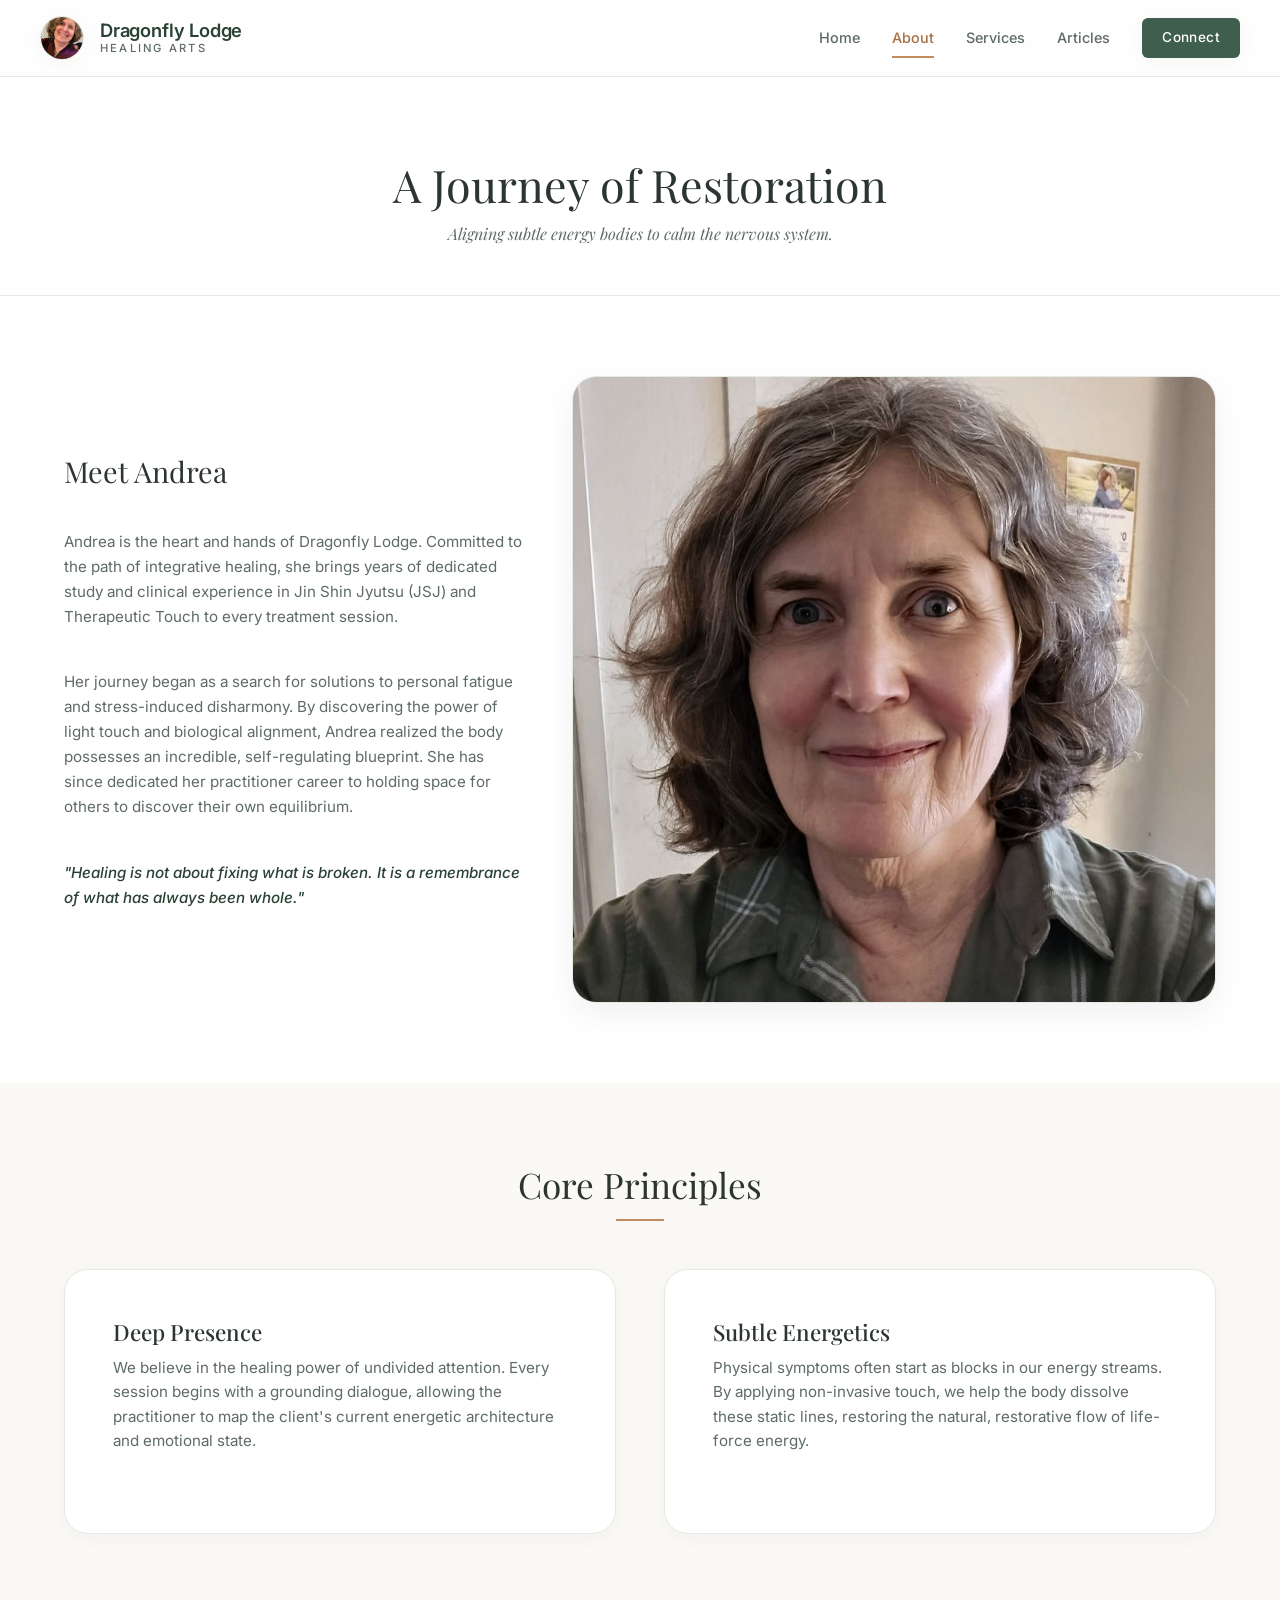
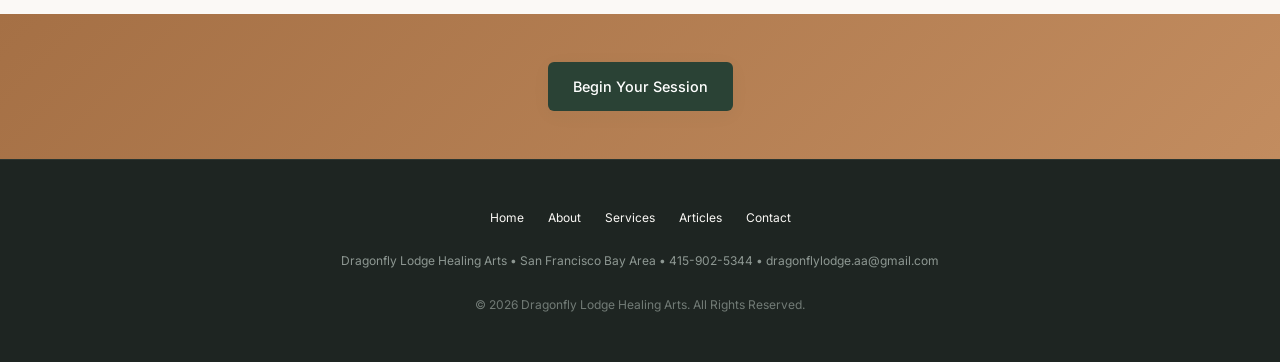
==== about.html @ 338ad2da "Initial Web Pages" ====
<!DOCTYPE html>
<html lang="en">

<head>
    <meta charset="UTF-8">
    <meta name="viewport" content="width=device-width, initial-scale=1.0">
    <title>About Our Practitioner | Dragonfly Lodge Healing Arts</title>
    <meta name="description"
        content="Meet Andrea, certified Integrative Care practitioner at Dragonfly Lodge. Learn about the philosophy of Jin Shin Jyutsu and Therapeutic Touch.">
    <link rel="stylesheet" href="css/style.css">
</head>

<body>

    <!-- Sticky Navigation Module -->
    <header class="header-wrapper">
        <div class="container header-container">
            <a href="index.html" class="brand-section">
                <div class="brand-logo-container">
                    <img src="practitioner_thumbnail.png" alt="Dragonfly Lodge Logo" class="brand-logo" />
                </div>
                <div>
                    <h1 class="brand-title">Dragonfly Lodge</h1>
                    <p class="brand-subtitle">Healing Arts</p>
                </div>
            </a>

            <!-- Mobile Menu Toggle Hamburger -->
            <button class="mobile-nav-toggle" aria-expanded="false" aria-label="Toggle Navigation">
                <span class="bar"></span>
                <span class="bar"></span>
                <span class="bar"></span>
            </button>

            <!-- Navigation Links -->
            <nav class="nav-menu">
                <a href="index.html" class="nav-link">Home</a>
                <a href="about.html" class="nav-link">About</a>
                <a href="services.html" class="nav-link">Services</a>
                <a href="articles.html" class="nav-link">Articles</a>
                <a href="contact.html" class="nav-btn">Connect</a>
            </nav>
        </div>
    </header>

    <main>
        <!-- Subpage Header -->
        <section class="subpage-hero">
            <div class="container">
                <h2 class="subpage-title">A Journey of Restoration</h2>
                <p class="subpage-subtitle">Aligning subtle energy bodies to calm the nervous system.</p>
            </div>
        </section>

        <!-- Profile Detail Section (Grid Layout) -->
        <section class="section-padding" style="background-color: var(--color-bg-white);">
            <div class="container">
                <!-- Using similar 2-column layout to Hero grid under custom name -->
                <div class="hero-grid">

                    <!-- Bio Content -->
                    <div class="hero-info" style="text-align: left; align-items: flex-start;">
                        <h3 class="section-title"
                            style="text-align: left; font-size: 1.8rem; margin-bottom: var(--spacing-sm);">Meet Andrea
                        </h3>
                        <p class="hero-desc" style="font-size: 0.95rem;">
                            Andrea is the heart and hands of Dragonfly Lodge. Committed to the path of integrative
                            healing, she brings years of dedicated study and clinical experience in Jin Shin Jyutsu
                            (JSJ) and Therapeutic Touch to every treatment session.
                        </p>
                        <p class="hero-desc" style="font-size: 0.95rem;">
                            Her journey began as a search for solutions to personal fatigue and stress-induced
                            disharmony. By discovering the power of light touch and biological alignment, Andrea
                            realized the body possesses an incredible, self-regulating blueprint. She has since
                            dedicated her practitioner career to holding space for others to discover their own
                            equilibrium.
                        </p>
                        <p class="hero-desc"
                            style="font-size: 0.95rem; font-style: italic; font-weight: 500; color: var(--color-primary-dark);">
                            "Healing is not about fixing what is broken. It is a remembrance of what has always been
                            whole."
                        </p>
                    </div>

                    <!-- Visual Section -->
                    <div class="hero-image-wrapper">
                        <!-- Practitioner Profile Portrait -->
                        <img src="profile 1.jpeg" alt="Andrea - Practitioner" class="hero-image" />
                    </div>

                </div>
            </div>
        </section>

        <!-- Our Principles Section -->
        <section class="section-padding">
            <div class="container">
                <div class="section-title-wrap">
                    <h3 class="section-title">Core Principles</h3>
                    <div class="section-divider"></div>
                </div>

                <div class="modalities-grid">
                    <div class="modality-card">
                        <div>
                            <h4 class="modality-title" style="margin-bottom: 10px;">Deep Presence</h4>
                            <p class="modality-desc">
                                We believe in the healing power of undivided attention. Every session begins with a
                                grounding dialogue, allowing the practitioner to map the client's current energetic
                                architecture and emotional state.
                            </p>
                        </div>
                    </div>

                    <div class="modality-card">
                        <div>
                            <h4 class="modality-title" style="margin-bottom: 10px;">Subtle Energetics</h4>
                            <p class="modality-desc">
                                Physical symptoms often start as blocks in our energy streams. By applying non-invasive
                                touch, we help the body dissolve these static lines, restoring the natural, restorative
                                flow of life-force energy.
                            </p>
                        </div>
                    </div>
                </div>
            </div>
        </section>

        <!-- Call to Action Banner -->
        <section class="philosophy-section"
            style="background: linear-gradient(135deg, var(--color-accent-dark) 0%, var(--color-accent) 100%);">
            <div class="container philosophy-container">
                <a href="contact.html" class="btn-primary"
                    style="background-color: var(--color-primary-dark); padding: 0.75rem 1.5rem;">Begin Your Session</a>
            </div>
        </section>
    </main>

    <!-- Footer Module -->
    <footer class="footer-section">
        <div class="container">
            <div class="footer-nav">
                <a href="index.html" class="footer-nav-link">Home</a>
                <a href="about.html" class="footer-nav-link">About</a>
                <a href="services.html" class="footer-nav-link">Services</a>
                <a href="articles.html" class="footer-nav-link">Articles</a>
                <a href="contact.html" class="footer-nav-link">Contact</a>
            </div>
            <p class="footer-contact-details">
                Dragonfly Lodge Healing Arts &bull; San Francisco Bay Area &bull; 415-902-5344 &bull;
                dragonflylodge.aa@gmail.com
            </p>
            <p class="footer-copyright">
                &copy; 2026 Dragonfly Lodge Healing Arts. All Rights Reserved.
            </p>
        </div>
    </footer>

    <!-- Vanilla Script -->
    <script src="js/main.js" defer></script>
</body>

</html>
---- css/style.css ----
/* Dragonfly Lodge Healing Arts - Global Stylesheet */

/* Google Fonts Import */
@import url('https://fonts.googleapis.com/css2?family=Inter:wght@300;400;500;600&family=Playfair+Display:ital,wght@0,400;0,500;0,600;1,400&display=swap');

/* Color & Layout Tokens */
:root {
    --color-primary: #3F5E4D;
    --color-primary-dark: #2A4235;
    --color-primary-light: #EBEFEA;
    --color-accent: #C28C5F;
    --color-accent-dark: #A57045;
    --color-accent-light: #F7EFE8;
    --color-bg-base: #FBF9F6;
    --color-bg-white: #FFFFFF;
    --color-text-main: #2C3530;
    --color-text-muted: #5F6B65;
    --color-text-light: #86928C;
    --color-border: #E6EAE5;

    --font-heading: 'Playfair Display', Georgia, serif;
    --font-body: 'Inter', system-ui, sans-serif;

    --spacing-xs: 0.5rem;
    --spacing-sm: 1rem;
    --spacing-md: 1.5rem;
    --spacing-lg: 2rem;
    --spacing-xl: 3rem;
    --spacing-xxl: 5rem;

    --border-radius-sm: 6px;
    --border-radius-md: 12px;
    --border-radius-lg: 24px;

    --transition-smooth: all 0.3s cubic-bezier(0.4, 0, 0.2, 1);
    --shadow-soft: 0 4px 20px rgba(47, 60, 52, 0.04);
    --shadow-medium: 0 10px 30px rgba(47, 60, 52, 0.08);
}

/* Global Elements */
* {
    box-sizing: border-box;
    margin: 0;
    padding: 0;
}

html {
    scroll-behavior: smooth;
}

body {
    background-color: var(--color-bg-base);
    color: var(--color-text-main);
    font-family: var(--font-body);
    font-size: 16px;
    line-height: 1.6;
    -webkit-font-smoothing: antialiased;
}

h1,
h2,
h3,
h4,
h5,
h6 {
    font-family: var(--font-heading);
    font-weight: 500;
    line-height: 1.25;
}

a {
    color: inherit;
    text-decoration: none;
    transition: var(--transition-smooth);
}

button,
input,
textarea {
    font-family: inherit;
    font-size: inherit;
}

img {
    max-width: 100%;
    height: auto;
    display: block;
}

.container {
    max-width: 1200px;
    margin: 0 auto;
    padding: 0 var(--spacing-md);
}

/* Typography Utilities */
.subtitle-badge {
    display: inline-block;
    padding: 0.25rem 1rem;
    background-color: var(--color-primary-light);
    color: var(--color-primary);
    border-radius: 50px;
    font-size: 0.75rem;
    font-weight: 600;
    text-transform: uppercase;
    letter-spacing: 0.1em;
    margin-bottom: var(--spacing-sm);
}

/* Header & Navigation */
.header-wrapper {
    background-color: rgba(255, 255, 255, 0.85);
    backdrop-filter: blur(12px);
    -webkit-backdrop-filter: blur(12px);
    position: sticky;
    top: 0;
    z-index: 100;
    border-bottom: 1px solid var(--color-border);
    transition: var(--transition-smooth);
}

.header-wrapper.scrolled {
    background-color: rgba(255, 255, 255, 0.95);
    box-shadow: var(--shadow-soft);
}

.header-container {
    display: flex;
    justify-content: space-between;
    align-items: center;
    padding: var(--spacing-sm) 0;
}

.brand-section {
    display: flex;
    align-items: center;
    gap: var(--spacing-sm);
}

.brand-logo-container {
    width: 44px;
    height: 44px;
    border-radius: 50%;
    overflow: hidden;
    border: 1px solid var(--color-border);
    box-shadow: var(--shadow-soft);
}

.brand-logo {
    width: 100%;
    height: 100%;
    object-fit: cover;
}

.brand-title {
    font-size: 1.15rem;
    font-weight: 600;
    color: var(--color-primary-dark);
    font-family: var(--font-body);
    letter-spacing: -0.01em;
}

.brand-subtitle {
    font-size: 0.7rem;
    letter-spacing: 0.2em;
    text-transform: uppercase;
    color: var(--color-text-muted);
    font-weight: 500;
    margin-top: -2px;
}

/* Nav Links */
.nav-menu {
    display: flex;
    align-items: center;
    gap: var(--spacing-lg);
}

.nav-link {
    font-size: 0.9rem;
    font-weight: 500;
    color: var(--color-text-muted);
    position: relative;
    padding: 0.5rem 0;
}

.nav-link:hover,
.nav-link.active {
    color: var(--color-accent-dark);
}

.nav-link::after {
    content: '';
    position: absolute;
    bottom: 0;
    left: 50%;
    width: 0;
    height: 2px;
    background-color: var(--color-accent);
    transition: var(--transition-smooth);
    transform: translateX(-50%);
}

.nav-link:hover::after,
.nav-link.active::after {
    width: 100%;
}

.nav-btn {
    padding: 0.6rem 1.25rem;
    background-color: var(--color-primary);
    color: var(--color-bg-white) !important;
    border-radius: var(--border-radius-sm);
    font-size: 0.85rem;
    font-weight: 500;
    letter-spacing: 0.03em;
    box-shadow: var(--shadow-soft);
}

.nav-btn:hover {
    background-color: var(--color-primary-dark);
    transform: translateY(-1px);
    box-shadow: var(--shadow-medium);
}

/* Hamburger for Mobile */
.mobile-nav-toggle {
    display: none;
    background: none;
    border: none;
    cursor: pointer;
    padding: 0.5rem;
    z-index: 110;
}

.bar {
    display: block;
    width: 22px;
    height: 2px;
    margin: 5px 0;
    background-color: var(--color-primary);
    transition: var(--transition-smooth);
    border-radius: 4px;
}

/* Hero Section */
.hero-section {
    background-color: var(--color-bg-white);
    padding: var(--spacing-xxl) 0;
    border-bottom: 1px solid var(--color-border);
    position: relative;
    overflow: hidden;
}

.hero-grid {
    display: grid;
    grid-template-columns: 5fr 7fr;
    gap: var(--spacing-xl);
    align-items: center;
}

.hero-info {
    display: flex;
    flex-direction: column;
    gap: var(--spacing-md);
}

.hero-practitioner-tag {
    background-color: var(--color-bg-base);
    padding: 10px 14px;
    border-radius: var(--border-radius-md);
    border: 1px solid var(--color-border);
    display: flex;
    align-items: center;
    gap: var(--spacing-sm);
    max-width: 280px;
    margin-bottom: var(--spacing-xs);
}

.practitioner-avatar {
    width: 44px;
    height: 44px;
    border-radius: 50%;
    object-fit: cover;
    border: 2px solid var(--color-bg-white);
    box-shadow: var(--shadow-soft);
}

.practitioner-tag-title {
    font-size: 0.65rem;
    font-weight: 600;
    text-transform: uppercase;
    color: var(--color-text-light);
    letter-spacing: 0.05em;
}

.practitioner-tag-name {
    font-size: 0.8rem;
    font-weight: 500;
    color: var(--color-text-main);
}

.hero-title {
    font-size: 2.85rem;
    font-weight: 300;
    color: var(--color-text-main);
    line-height: 1.2;
}

.hero-title span {
    font-family: var(--font-heading);
    font-style: italic;
    color: var(--color-primary);
    font-weight: 400;
}

.hero-desc {
    color: var(--color-text-muted);
    font-size: 1.05rem;
    line-height: 1.65;
    margin-bottom: var(--spacing-sm);
}

.hero-buttons {
    display: flex;
    gap: var(--spacing-sm);
}

.btn-primary {
    display: inline-block;
    padding: 0.85rem 1.75rem;
    background-color: var(--color-primary);
    color: var(--color-bg-white);
    border-radius: var(--border-radius-sm);
    font-weight: 500;
    text-align: center;
    box-shadow: var(--shadow-soft);
    cursor: pointer;
    font-size: 0.9rem;
    border: 1px solid transparent;
}

.btn-primary:hover {
    background-color: var(--color-primary-dark);
    transform: translateY(-2px);
    box-shadow: var(--shadow-medium);
}

.btn-secondary {
    display: inline-block;
    padding: 0.85rem 1.75rem;
    background-color: var(--color-bg-base);
    color: var(--color-primary);
    border-radius: var(--border-radius-sm);
    font-weight: 500;
    text-align: center;
    border: 1px solid var(--color-border);
    transition: var(--transition-smooth);
    font-size: 0.9rem;
}

.btn-secondary:hover {
    background-color: var(--color-primary-light);
    transform: translateY(-2px);
}

.hero-image-wrapper {
    position: relative;
    border-radius: var(--border-radius-lg);
    overflow: hidden;
    box-shadow: var(--shadow-medium);
    border: 1px solid var(--color-border);
}

.hero-image {
    width: 100%;
    height: 100%;
    object-fit: cover;
    transform: scale(1.01);
    transition: transform 6s ease-out;
}

.hero-image-wrapper:hover .hero-image {
    transform: scale(1.05);
}

.hero-image-caption {
    position: absolute;
    bottom: 0;
    left: 0;
    right: 0;
    background: linear-gradient(transparent, rgba(0, 0, 0, 0.7));
    padding: var(--spacing-md);
    color: var(--color-bg-white);
}

.hero-graphic-wrapper {
    position: relative;
    display: flex;
    justify-content: center;
    align-items: center;
    width: 100%;
    padding: var(--spacing-md);
}

.hero-graphic {
    max-width: 100%;
    max-height: 480px;
    object-fit: contain;
    filter: drop-shadow(0 12px 24px rgba(47, 60, 52, 0.1));
    transition: var(--transition-smooth);
}

.hero-graphic:hover {
    transform: translateY(-6px) scale(1.02);
}

.hero-caption-title {
    font-size: 0.7rem;
    text-transform: uppercase;
    letter-spacing: 0.1em;
    opacity: 0.8;
}

.hero-caption-desc {
    font-size: 0.85rem;
    margin-top: 4px;
    font-weight: 300;
    font-family: var(--font-heading);
    font-style: italic;
}

.hero-section .hero-image-wrapper {
    height: 480px;
    width: 100%;
}

/* Sections General */
.section-padding {
    padding: var(--spacing-xxl) 0;
}

.section-title-wrap {
    text-align: center;
    margin-bottom: var(--spacing-xl);
}

.section-title {
    font-size: 2.2rem;
    color: var(--color-text-main);
    font-weight: 400;
}

.section-divider {
    width: 48px;
    height: 2px;
    background-color: var(--color-accent);
    margin: 12px auto 0;
}

/* Modalities Section */
.modalities-grid {
    display: grid;
    grid-template-columns: repeat(2, 1fr);
    gap: var(--spacing-xl);
}

.modality-card {
    background-color: var(--color-bg-white);
    padding: var(--spacing-xl);
    border-radius: var(--border-radius-lg);
    border: 1px solid var(--color-border);
    box-shadow: var(--shadow-soft);
    display: flex;
    flex-direction: column;
    justify-content: space-between;
    transition: var(--transition-smooth);
}

.modality-card:hover {
    transform: translateY(-4px);
    box-shadow: var(--shadow-medium);
    border-color: var(--color-accent-light);
}

.modality-header {
    display: flex;
    justify-content: space-between;
    align-items: flex-start;
    margin-bottom: var(--spacing-sm);
}

.modality-icon {
    font-size: 2rem;
    color: var(--color-accent);
}

.modality-title {
    font-size: 1.4rem;
    color: var(--color-text-main);
}

.modality-desc {
    color: var(--color-text-muted);
    font-size: 0.95rem;
    line-height: 1.6;
    margin-bottom: var(--spacing-lg);
}

.modality-bullets {
    list-style: none;
    border-top: 1px solid var(--color-border);
    padding-top: var(--spacing-md);
    display: flex;
    flex-direction: column;
    gap: 8px;
}

.modality-bullet-item {
    font-size: 0.8rem;
    color: var(--color-text-muted);
    display: flex;
    align-items: center;
    gap: var(--spacing-xs);
}

.bullet-check {
    color: var(--color-primary);
    font-weight: bold;
}

/* Philosophy Section (Full width colored) */
.philosophy-section {
    background: linear-gradient(135deg, var(--color-primary) 0%, var(--color-primary-dark) 100%);
    color: var(--color-bg-white);
    text-align: center;
    padding: var(--spacing-xl) 0;
    position: relative;
}

.philosophy-container {
    max-width: 750px;
    margin: 0 auto;
    display: flex;
    flex-direction: column;
    align-items: center;
    gap: var(--spacing-sm);
}

.philosophy-title {
    font-size: 1.8rem;
    font-weight: 300;
}

.philosophy-text {
    font-size: 1.05rem;
    font-weight: 300;
    line-height: 1.7;
    opacity: 0.9;
    font-family: var(--font-heading);
    font-style: italic;
}

/* Testimonial Section */
.testimonials-section {
    padding: var(--spacing-xxl) 0;
    background-color: var(--color-bg-base);
}

.testimonials-grid {
    display: grid;
    grid-template-columns: repeat(3, 1fr);
    gap: var(--spacing-md);
}

.testimonial-card {
    background-color: var(--color-bg-white);
    padding: var(--spacing-md);
    border-radius: var(--border-radius-md);
    border: 1px solid var(--color-border);
    box-shadow: var(--shadow-soft);
    display: flex;
    flex-direction: column;
    justify-content: space-between;
}

.testimonial-text {
    font-size: 0.9rem;
    color: var(--color-text-muted);
    line-height: 1.6;
    margin-bottom: var(--spacing-md);
    font-style: italic;
}

.testimonial-author {
    display: flex;
    align-items: center;
    gap: var(--spacing-sm);
    border-top: 1px solid var(--color-border);
    padding-top: var(--spacing-sm);
}

.testimonial-author-avatar {
    width: 36px;
    height: 36px;
    border-radius: 50%;
    object-fit: cover;
    background-color: var(--color-primary-light);
}

.testimonial-author-name {
    font-size: 0.8rem;
    font-weight: 600;
    color: var(--color-text-main);
}

.testimonial-author-role {
    font-size: 0.7rem;
    color: var(--color-text-light);
}

/* Contact General Shell */
.contact-section-home {
    padding-top: 0;
    padding-bottom: var(--spacing-xxl);
}

.contact-card {
    max-width: 480px;
    margin: 0 auto;
    background-color: var(--color-bg-white);
    padding: var(--spacing-xl);
    border-radius: var(--border-radius-lg);
    border: 1px solid var(--color-border);
    box-shadow: var(--shadow-medium);
}

.contact-card-title {
    font-size: 1.4rem;
    text-align: center;
    color: var(--color-text-main);
    margin-bottom: var(--spacing-xs);
}

.contact-info-summary {
    text-align: center;
    font-size: 0.8rem;
    color: var(--color-text-muted);
    margin-bottom: var(--spacing-lg);
}

.contact-links-grid {
    display: flex;
    justify-content: center;
    gap: var(--spacing-md);
    margin-top: var(--spacing-xs);
}

.contact-link-item {
    font-weight: 500;
    color: var(--color-primary);
    text-decoration: underline;
    font-size: 0.8rem;
}

.contact-link-item:hover {
    color: var(--color-accent-dark);
}

.form-group {
    margin-bottom: var(--spacing-md);
}

.form-label {
    display: block;
    font-size: 0.7rem;
    font-weight: 600;
    text-transform: uppercase;
    letter-spacing: 0.05em;
    color: var(--color-text-muted);
    margin-bottom: 4px;
}

.form-input {
    width: 100%;
    padding: 0.75rem 1rem;
    border: 1px solid var(--color-border);
    border-radius: var(--border-radius-sm);
    font-size: 0.9rem;
    background-color: var(--color-bg-base);
    transition: var(--transition-smooth);
    color: var(--color-text-main);
}

.form-input:focus {
    outline: none;
    border-color: var(--color-accent);
    background-color: var(--color-bg-white);
    box-shadow: 0 0 0 3px var(--color-accent-light);
}

.form-textarea {
    width: 100%;
    padding: 0.75rem 1rem;
    border: 1px solid var(--color-border);
    border-radius: var(--border-radius-sm);
    font-size: 0.9rem;
    background-color: var(--color-bg-base);
    transition: var(--transition-smooth);
    color: var(--color-text-main);
    height: 100px;
    resize: none;
}

.form-textarea:focus {
    outline: none;
    border-color: var(--color-accent);
    background-color: var(--color-bg-white);
    box-shadow: 0 0 0 3px var(--color-accent-light);
}

.btn-submit {
    display: block;
    width: 100%;
    padding: 0.9rem;
    background-color: var(--color-primary);
    color: var(--color-bg-white);
    font-weight: 600;
    text-transform: uppercase;
    font-size: 0.75rem;
    letter-spacing: 0.1em;
    border-radius: var(--border-radius-sm);
    border: none;
    cursor: pointer;
    box-shadow: var(--shadow-soft);
    transition: var(--transition-smooth);
}

.btn-submit:hover {
    background-color: var(--color-primary-dark);
    box-shadow: var(--shadow-medium);
}

/* Footer Section */
.footer-section {
    background-color: #1E2522;
    color: #A9B4AE;
    font-size: 0.75rem;
    text-align: center;
    padding: var(--spacing-xl) 0;
    border-top: 1px solid #2B3530;
}

.footer-nav {
    display: flex;
    justify-content: center;
    gap: var(--spacing-md);
    margin-bottom: var(--spacing-md);
}

.footer-nav-link {
    color: #FAF8F5;
}

.footer-nav-link:hover {
    color: var(--color-accent);
}

.footer-contact-details {
    margin-bottom: var(--spacing-md);
    opacity: 0.8;
}

.footer-copyright {
    opacity: 0.6;
}

/* Subpage Components & Layouts */
.subpage-hero {
    background-color: var(--color-bg-white);
    padding: var(--spacing-xxl) 0 var(--spacing-xl);
    text-align: center;
    border-bottom: 1px solid var(--color-border);
}

.subpage-title {
    font-size: 2.8rem;
    font-weight: 300;
    color: var(--color-text-main);
    margin-bottom: var(--spacing-xs);
}

.subpage-subtitle {
    font-size: 1rem;
    color: var(--color-text-muted);
    font-style: italic;
    font-family: var(--font-heading);
}

/* Responsive Styles */
@media (max-width: 1024px) {
    .hero-grid {
        grid-template-columns: 1fr;
        gap: var(--spacing-xl);
    }

    .hero-info {
        text-align: center;
        align-items: center;
    }

    .hero-image-wrapper {
        max-width: 700px;
        margin: 0 auto;
    }

    .hero-section .hero-image-wrapper {
        height: 380px;
    }
}

@media (max-width: 768px) {
    body {
        font-size: 15px;
    }

    .section-padding {
        padding: var(--spacing-xl) 0;
    }

    .hero-title {
        font-size: 2.2rem;
    }

    .modalities-grid {
        grid-template-columns: 1fr;
        gap: var(--spacing-lg);
    }

    .testimonials-grid {
        grid-template-columns: 1fr;
        gap: var(--spacing-lg);
    }

    /* Mobile Menu Transition Styles */
    .mobile-nav-toggle {
        display: block;
    }

    .nav-menu {
        position: fixed;
        left: -100%;
        top: 73px;
        /* adjusted back for logo size */
        flex-direction: column;
        background-color: var(--color-bg-white);
        width: 100%;
        height: calc(100vh - 73px);
        text-align: center;
        transition: 0.3s;
        box-shadow: 0 10px 15px rgba(0, 0, 0, 0.05);
        padding: var(--spacing-xl) 0;
        gap: var(--spacing-xl);
        z-index: 99;
        align-items: center;
    }

    .nav-menu.active {
        left: 0;
    }

    .nav-link {
        font-size: 1.1rem;
        display: block;
        width: 100%;
    }

    .nav-btn {
        width: 80%;
        display: inline-block;
    }

    /* Hamburger Animation States */
    .mobile-nav-toggle.active .bar:nth-child(2) {
        opacity: 0;
    }

    .mobile-nav-toggle.active .bar:nth-child(1) {
        transform: translateY(7px) rotate(45deg);
    }

    .mobile-nav-toggle.active .bar:nth-child(3) {
        transform: translateY(-7px) rotate(-45deg);
    }
}

@media (max-width: 480px) {
    .hero-section .hero-image-wrapper {
        height: 250px;
    }

    .hero-buttons {
        flex-direction: column;
        width: 100%;
    }

    .btn-primary,
    .btn-secondary {
        width: 100%;
    }

    .brand-title {
        font-size: 1rem;
    }

    .brand-subtitle {
        font-size: 0.6rem;
    }
}

/* Animations */
@keyframes fadeIn {
    from {
        opacity: 0;
        transform: translateY(10px);
    }

    to {
        opacity: 1;
        transform: translateY(0);
    }
}

.fade-in {
    animation: fadeIn 0.8s ease forwards;
}
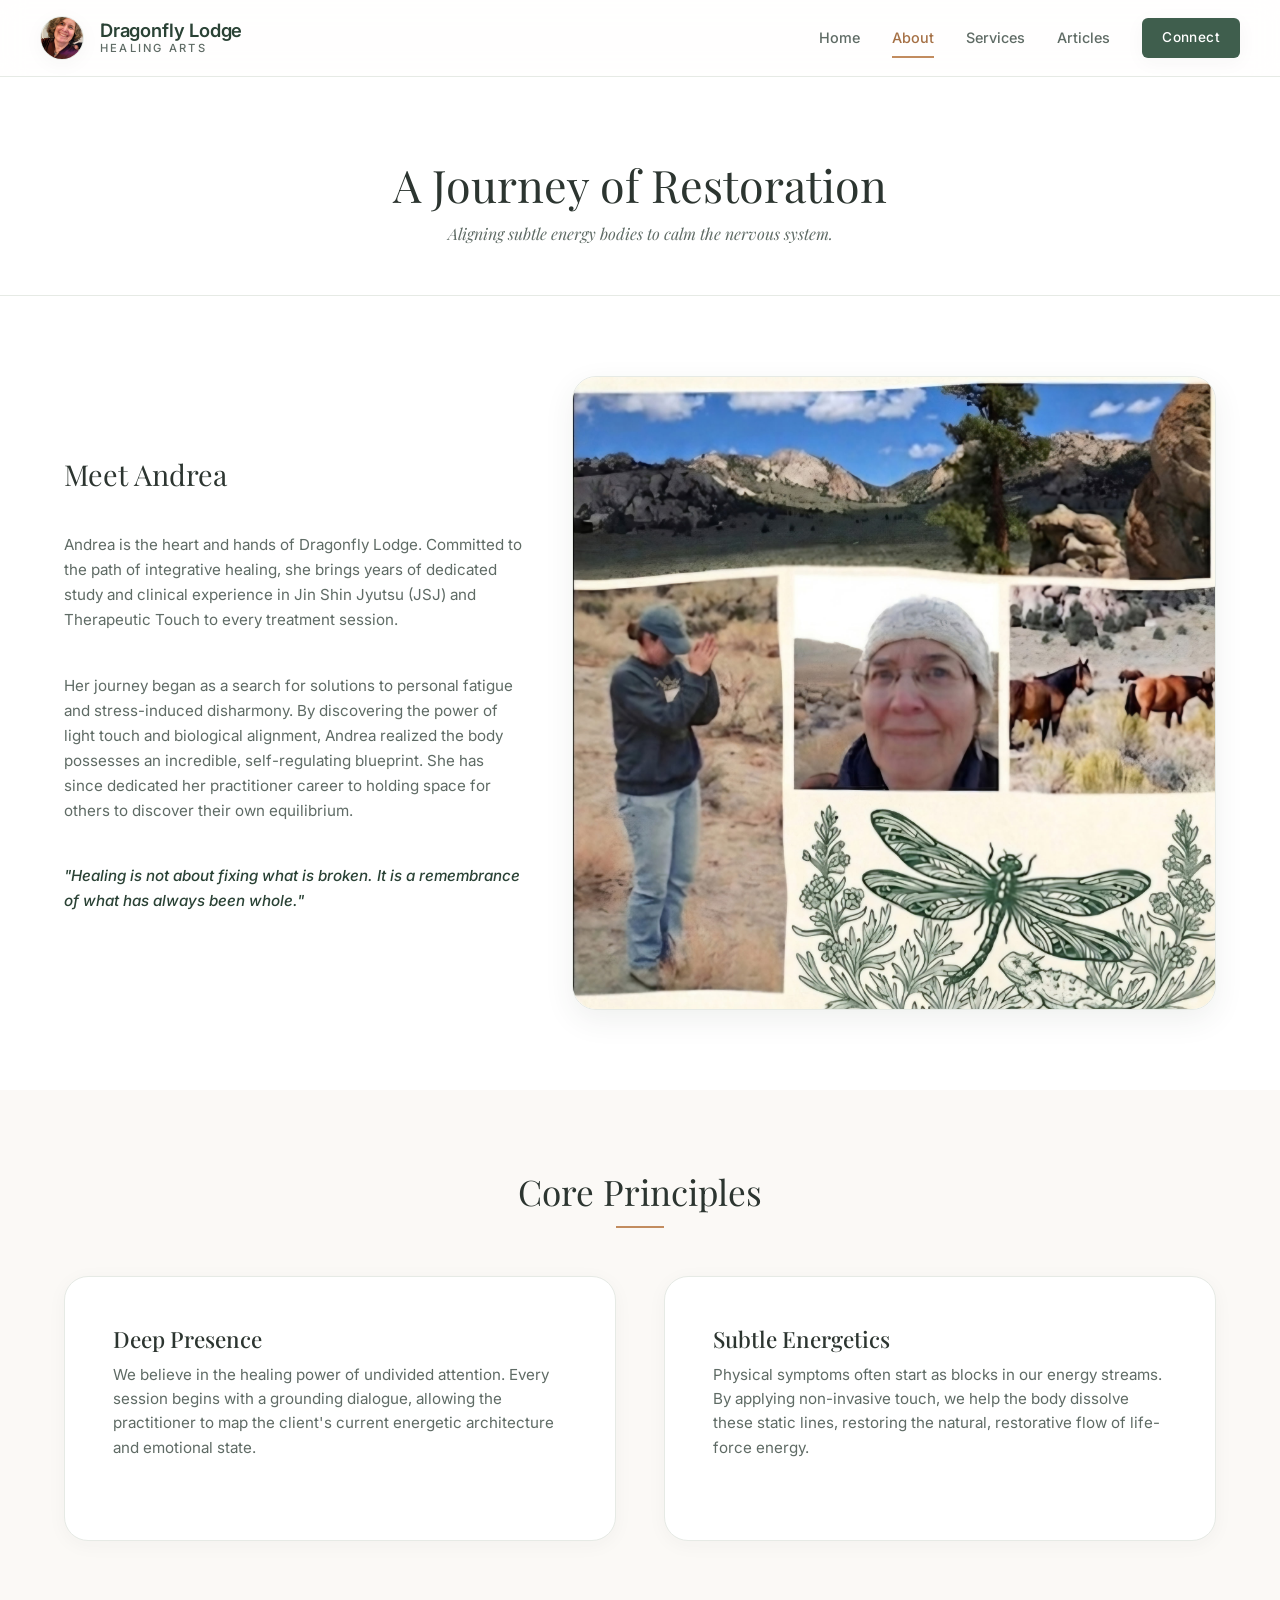
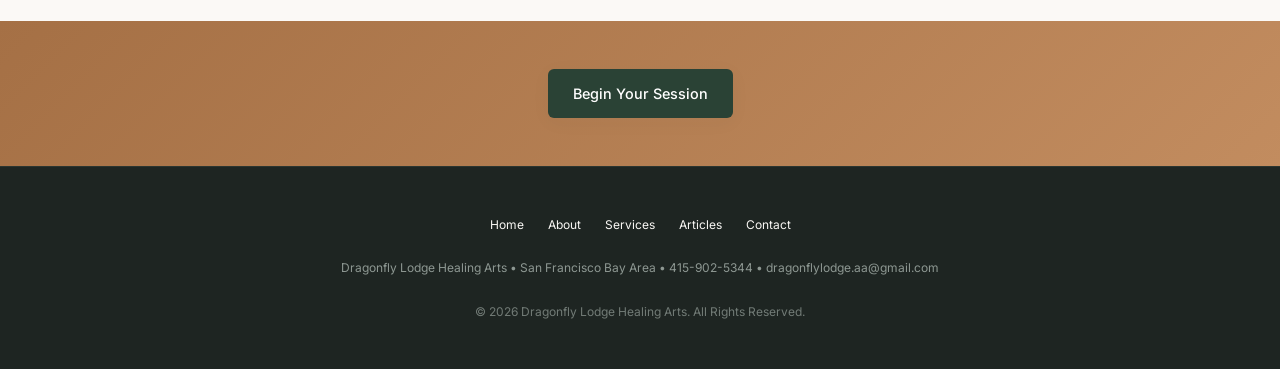
==== commit baadd1ef: "Replace profile picture on About page with Andrea Profile Collage .jpeg" ====
--- a/about.html
+++ b/about.html
@@ -85,7 +85,7 @@
                     <!-- Visual Section -->
                     <div class="hero-image-wrapper">
                         <!-- Practitioner Profile Portrait -->
-                        <img src="profile 1.jpeg" alt="Andrea - Practitioner" class="hero-image" />
+                        <img src="Andrea Profile Collage .jpeg" alt="Andrea - Practitioner" class="hero-image" />
                     </div>
 
                 </div>
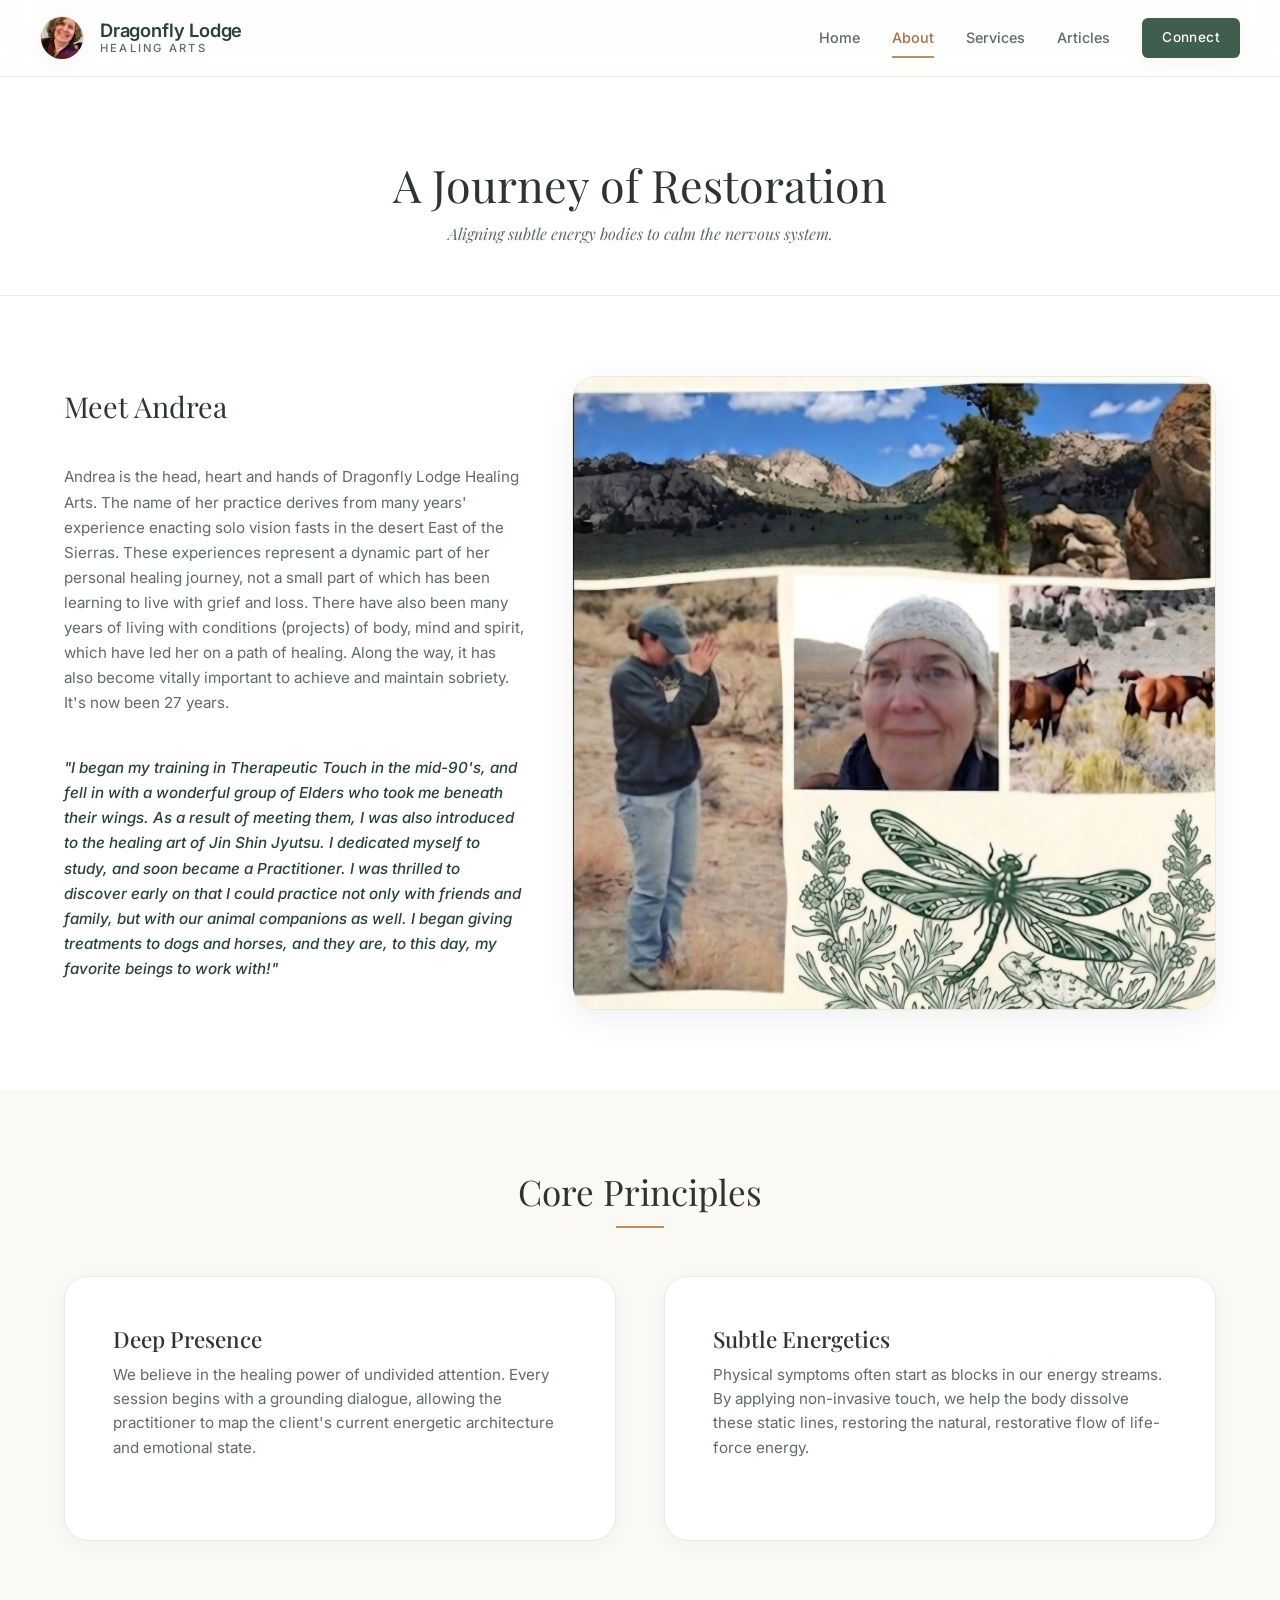
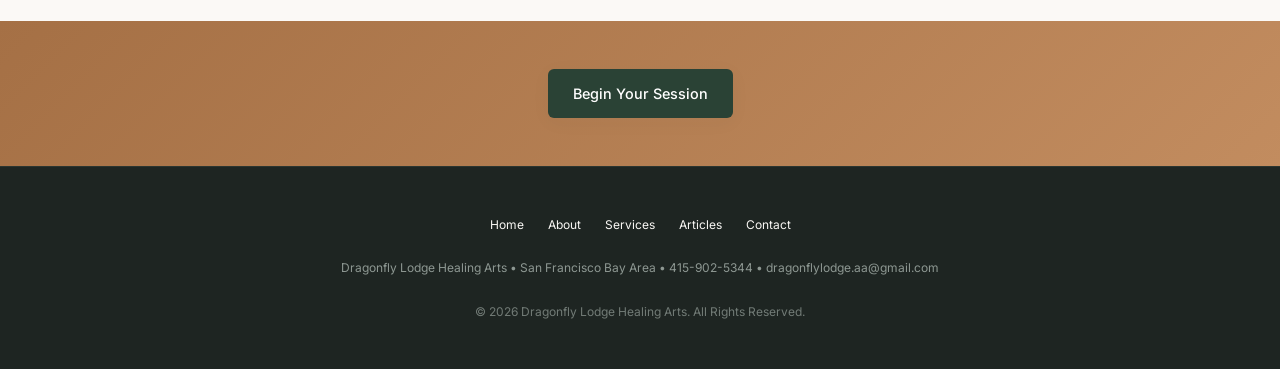
==== commit 454e247c: "Update biographic text under 'Meet Andrea' in about.html" ====
--- a/about.html
+++ b/about.html
@@ -64,21 +64,22 @@
                             style="text-align: left; font-size: 1.8rem; margin-bottom: var(--spacing-sm);">Meet Andrea
                         </h3>
                         <p class="hero-desc" style="font-size: 0.95rem;">
-                            Andrea is the heart and hands of Dragonfly Lodge. Committed to the path of integrative
-                            healing, she brings years of dedicated study and clinical experience in Jin Shin Jyutsu
-                            (JSJ) and Therapeutic Touch to every treatment session.
-                        </p>
-                        <p class="hero-desc" style="font-size: 0.95rem;">
-                            Her journey began as a search for solutions to personal fatigue and stress-induced
-                            disharmony. By discovering the power of light touch and biological alignment, Andrea
-                            realized the body possesses an incredible, self-regulating blueprint. She has since
-                            dedicated her practitioner career to holding space for others to discover their own
-                            equilibrium.
+                            Andrea is the head, heart and hands of Dragonfly Lodge Healing Arts. The name of her
+                            practice derives from many years' experience enacting solo vision fasts in the desert East
+                            of the Sierras. These experiences represent a dynamic part of her personal healing journey,
+                            not a small part of which has been learning to live with grief and loss. There have also
+                            been many years of living with conditions (projects) of body, mind and spirit, which have
+                            led her on a path of healing. Along the way, it has also become vitally important to achieve
+                            and maintain sobriety. It's now been 27 years.
                         </p>
                         <p class="hero-desc"
                             style="font-size: 0.95rem; font-style: italic; font-weight: 500; color: var(--color-primary-dark);">
-                            "Healing is not about fixing what is broken. It is a remembrance of what has always been
-                            whole."
+                            "I began my training in Therapeutic Touch in the mid-90's, and fell in with a wonderful
+                            group of Elders who took me beneath their wings. As a result of meeting them, I was also
+                            introduced to the healing art of Jin Shin Jyutsu. I dedicated myself to study, and soon
+                            became a Practitioner. I was thrilled to discover early on that I could practice not only
+                            with friends and family, but with our animal companions as well. I began giving treatments
+                            to dogs and horses, and they are, to this day, my favorite beings to work with!"
                         </p>
                     </div>
 
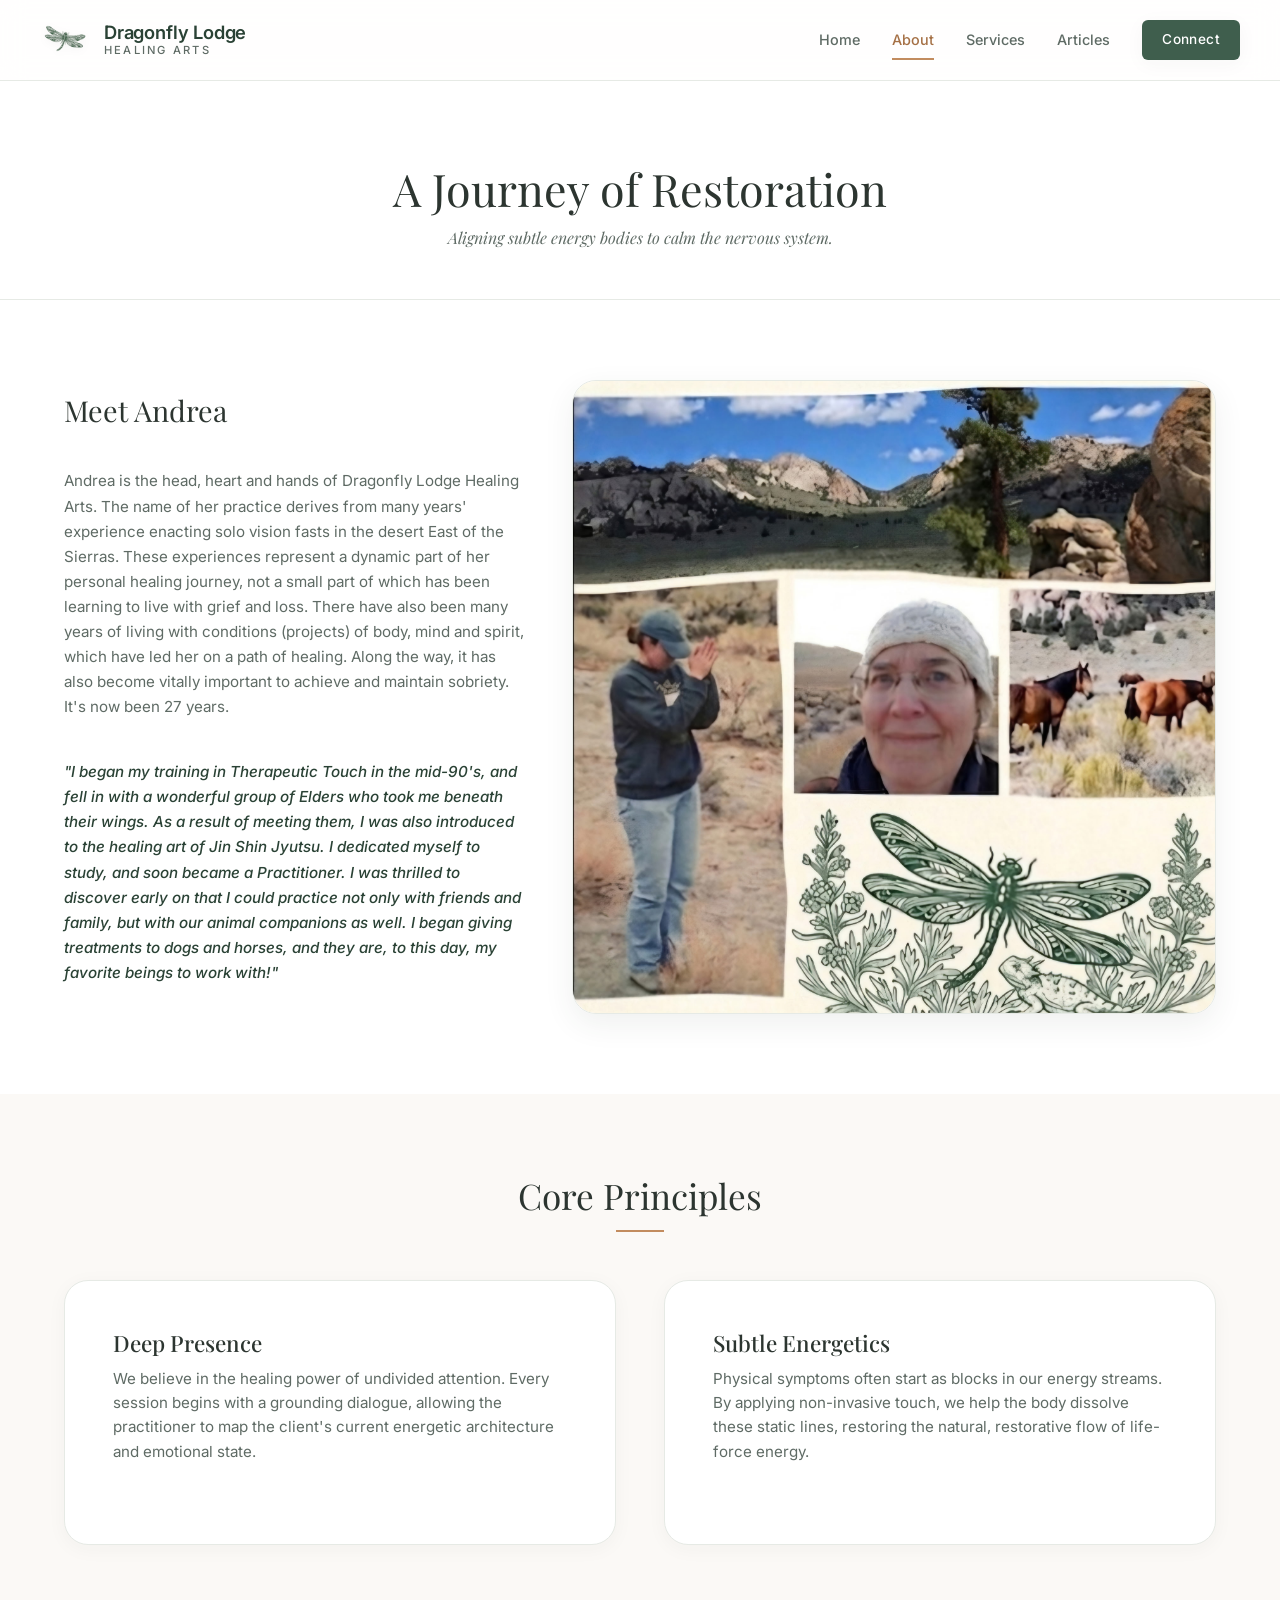
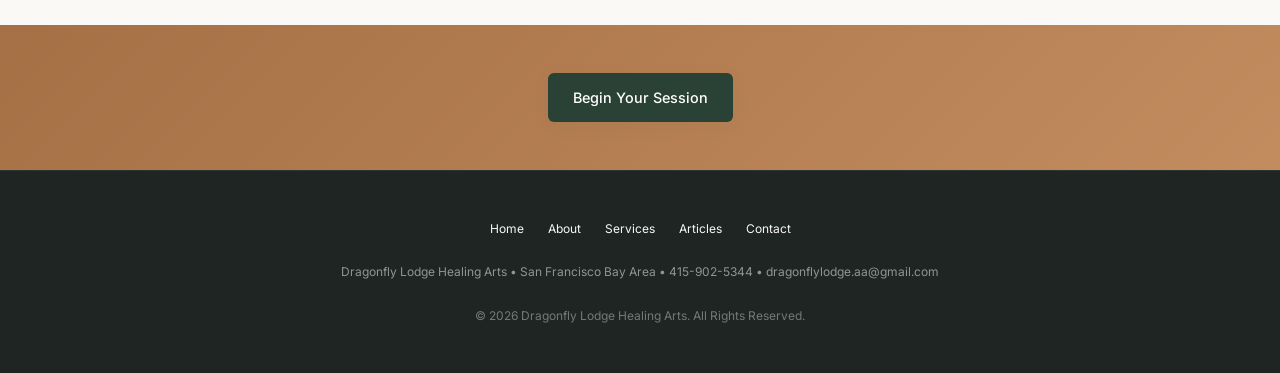
==== commit b200e87d: "Update logo to Dragonfly NE for logo across all pages and set browser favicon" ====
--- a/about.html
+++ b/about.html
@@ -7,6 +7,7 @@
     <title>About Our Practitioner | Dragonfly Lodge Healing Arts</title>
     <meta name="description"
         content="Meet Andrea, certified Integrative Care practitioner at Dragonfly Lodge. Learn about the philosophy of Jin Shin Jyutsu and Therapeutic Touch.">
+    <link rel="icon" type="image/jpeg" href="Dragonfly NE for logo.jpeg">
     <link rel="stylesheet" href="css/style.css">
 </head>
 
@@ -17,7 +18,7 @@
         <div class="container header-container">
             <a href="index.html" class="brand-section">
                 <div class="brand-logo-container">
-                    <img src="practitioner_thumbnail.png" alt="Dragonfly Lodge Logo" class="brand-logo" />
+                    <img src="Dragonfly NE for logo.png" alt="Dragonfly Lodge Logo" class="brand-logo" />
                 </div>
                 <div>
                     <h1 class="brand-title">Dragonfly Lodge</h1>
--- a/css/style.css
+++ b/css/style.css
@@ -138,18 +138,18 @@
 }
 
 .brand-logo-container {
-    width: 44px;
-    height: 44px;
-    border-radius: 50%;
-    overflow: hidden;
-    border: 1px solid var(--color-border);
-    box-shadow: var(--shadow-soft);
+    width: 48px;
+    height: 48px;
+    display: flex;
+    align-items: center;
+    justify-content: center;
 }
 
 .brand-logo {
     width: 100%;
     height: 100%;
-    object-fit: cover;
+    object-fit: contain;
+    filter: drop-shadow(0 2px 4px rgba(0, 0, 0, 0.06));
 }
 
 .brand-title {
